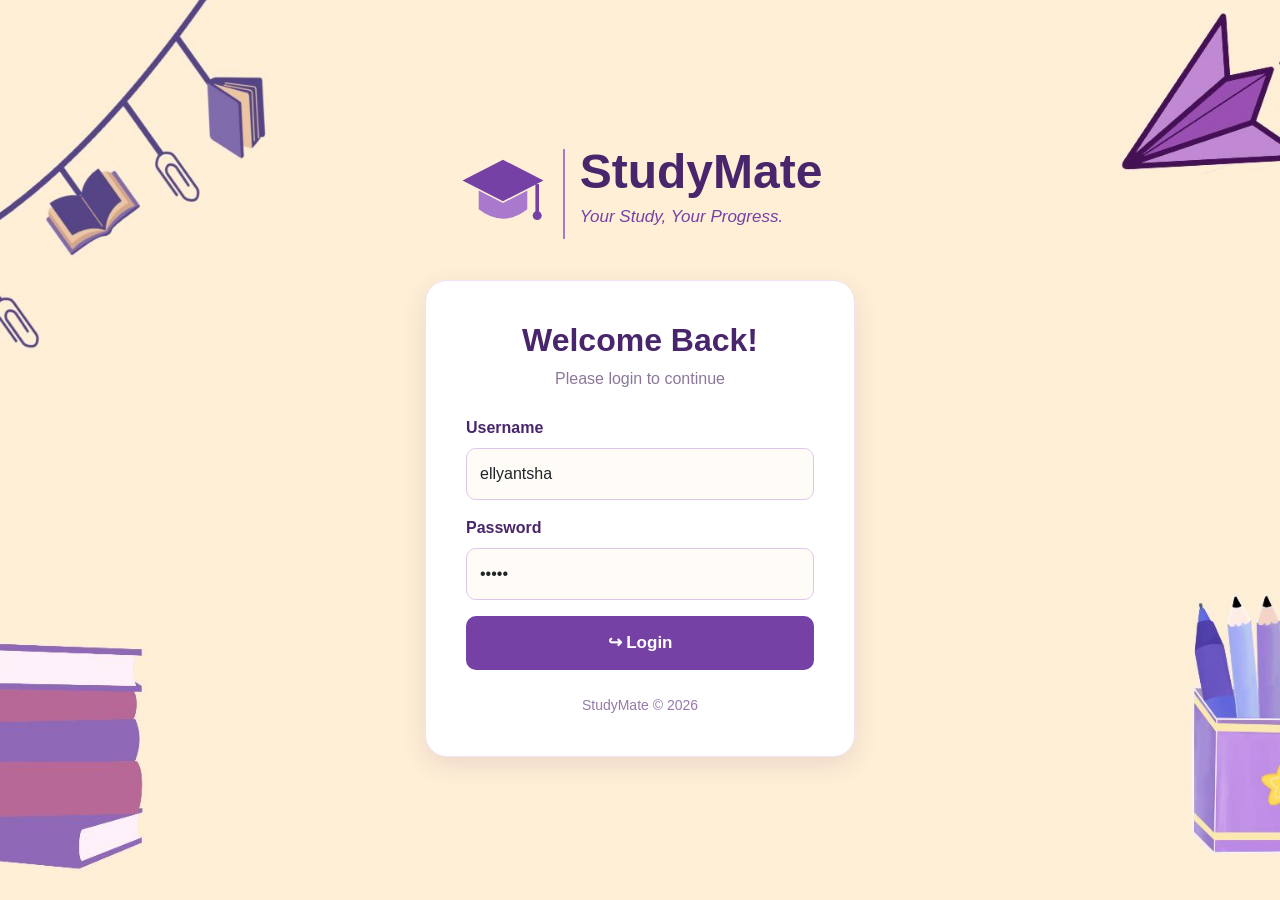
==== index.html @ da278262 "first commit" ====
<!DOCTYPE html>
<html lang="en">

<head>
    <meta charset="UTF-8">
    <meta name="viewport" content="width=device-width, initial-scale=1.0">

    <title>StudyMate - Login</title>

    <!-- Bootstrap 5 -->
    <link href="https://cdn.jsdelivr.net/npm/bootstrap@5.3.3/dist/css/bootstrap.min.css" rel="stylesheet">

    <!-- CSS -->
    <link rel="stylesheet" href="style.css">
</head>

 <body class="login-page"></body>

    <div class="login-container">

        <!-- Logo and Website Name -->
        <div class="brand">

            <div class="brand-row">

                <!-- Graduation Cap Logo -->
                <div class="logo">
                    <svg viewBox="0 0 100 100" width="90" height="90">

                        <path d="M5 35 L50 12 L95 35 L50 58 Z"
                              fill="#7541A5"/>

                        <path d="M23 46 L23 67 Q50 88 77 67 L77 46 L50 60 Z"
                              fill="#A879CC"/>

                        <path d="M88 39 L88 70"
                              stroke="#7541A5" stroke-width="4"/>

                        <circle cx="88" cy="74" r="5"
                                fill="#7541A5"/>

                    </svg>
                </div>

                <!-- Website Name -->
                <div class="brand-text">

                    <h1>StudyMate</h1>

                    <p class="slogan">
                        Your Study, Your Progress.
                    </p>

                </div>

            </div>

        </div>


        <!-- Login Form -->
        <div class="login-box">

            <h2>Welcome Back!</h2>

            <p class="subtitle">
                Please login to continue
            </p>

            <form id="loginForm">

                <!-- Username -->
                <div class="mb-3 text-start">

                    <label class="form-label">
                        Username
                    </label>

                    <input type="text"
                        id="username"
                        class="form-control"
                        placeholder="Enter your username"
                        value="ellyantsha"
                        required>

                </div>


                <!-- Password -->
                <div class="mb-3 text-start">

                    <label class="form-label">
                        Password
                    </label>

                    <input type="password"
                        id="password"
                        class="form-control"
                        placeholder="Enter your password"
                        value="12345"
                        required>

                </div>


                <!-- Error Message -->
                <p id="errorMessage" class="text-danger"></p>


                <!-- Login Button -->
                <button type="submit" class="btn login-btn w-100">

                    ↪ Login

                </button>

            </form>


            <!-- Footer -->
            <div class="footer">

                StudyMate © 2026

            </div>

        </div>

    </div>


    <!-- Login Function -->
    <script>

        document.getElementById("loginForm").addEventListener("submit", function(event) {

            event.preventDefault();

            let username = document.getElementById("username").value;

            let password = document.getElementById("password").value;

            let errorMessage = document.getElementById("errorMessage");


            if (username === "ellyantsha" && password === "12345") {

                window.location.href = "dashboard.html";

            } else {

                errorMessage.textContent =
                    "Invalid username or password!";

            }

        });

    </script>

</body>
</html>
---- style.css ----
/* GENERAL */
* {
    margin: 0;
    padding: 0;
    box-sizing: border-box;
}


/* General Background */
body {
    font-family: Arial, sans-serif;
    min-height: 100vh;
    background-color: #FFF8EC;
}

/* Login Page Background */
.login-page {
    background-image: url("bg.jpg");
    background-size: cover;
    background-position: center;
    background-repeat: no-repeat;
    background-attachment: fixed;
}

/* Dashboard Background */
.dashboard-page {
    background-color: #FFF8EC;
    background-image: none;
}

/* MAIN CONTAINER */
.login-container {
    min-height: 100vh;
    display: flex;
    flex-direction: column;
    justify-content: center;
    align-items: center;
    padding: 30px 20px;
}

/* BRAND SECTION */
.brand {
    margin-bottom: 35px;
}

.brand-row {
    display: flex;
    align-items: center;
    justify-content: center;
    gap: 15px;
}

.logo {
    display: flex;
    align-items: center;
    border-right: 2px solid #A879CC;
    padding-right: 15px;
}

.brand-text h1 {
    font-size: 48px;
    font-weight: bold;
    color: #49256C;
    margin: 0;
}

.slogan {
    color: #7541A5;
    font-size: 17px;
    font-style: italic;
    margin-top: 3px;
}

/* LOGIN BOX */
.login-box {
    background-color: #FFFFFF;
    width: 100%;
    max-width: 430px;
    padding: 40px;
    border-radius: 22px;
    text-align: center;
    box-shadow: 0 8px 25px rgba(91, 52, 120, 0.12);
    border: 1px solid #F0E4F4;
}

.login-box h2 {
    color: #49256C;
    font-weight: bold;
    margin-bottom: 8px;
}

.subtitle {
    color: #8B7899;
    margin-bottom: 25px;
}

/* INPUT */
.form-label {
    color: #49256C;
    font-weight: 600;
}

.form-control {
    padding: 13px;
    border: 1.5px solid #DCC7E8;
    border-radius: 10px;
    background-color: #FFFCF7;
}

.form-control:focus {
    border-color: #9364B5;
    box-shadow: 0 0 5px rgba(147, 100, 181, 0.25);
}

/* LOGIN BUTTON */
.login-btn {
    background-color: #7541A5;
    color: white;
    padding: 13px;
    border-radius: 10px;
    font-weight: bold;
    font-size: 17px;
    transition: 0.3s;
}

.login-btn:hover {
    background-color: #49256C;
    color: white;
}

/* ERROR MESSAGE */
#errorMessage {
    font-size: 14px;
}

/* FOOTER */
.footer {
    color: #9679AA;
    font-size: 14px;
    margin-top: 25px;
}

/* MOBILE RESPONSIVE */
@media (max-width: 576px) {

    .brand-row {
        gap: 10px;
    }

    .logo svg {
        width: 65px;
        height: 65px;
    }

    .logo {
        padding-right: 10px;
    }

    .brand-text h1 {
        font-size: 34px;
    }

    .slogan {
        font-size: 12px;
    }

    .login-box {
        padding: 30px 22px;
    }
}



/* =====================================
   STUDYMATE - CUTE PASTEL DASHBOARD
===================================== */

.dashboard-page {
    background: #FFF8EC;
    color: #49256C;
    font-family: 'Poppins', Arial, sans-serif;
    min-height: 100vh;
}

/* NAVIGATION BAR */

.dashboard-page .navbar {
    background: #FFFFFF;
    padding: 15px 0;
    box-shadow: 0 4px 20px rgba(73, 37, 108, 0.07);
    position: sticky;
    top: 0;
    z-index: 1000;
}

.brand-name {
    color: #49256C;
    font-size: 25px;
    font-weight: 800;
}

.brand-icon {
    font-size: 25px;
}

.dashboard-page .nav-link {
    color: #806394;
    font-size: 13px;
    font-weight: 600;
    padding: 10px 15px !important;
    border-radius: 15px;
    transition: 0.3s;
}

.dashboard-page .nav-link:hover,
.dashboard-page .nav-link.active {
    color: #7541A5;
    background: #F4E8FC;
}

/* ADMIN PROFILE */

.admin-profile {
    display: flex;
    align-items: center;
    gap: 10px;
    padding: 6px 12px;
    background: #F8F0FC;
    border-radius: 18px;
}

.admin-profile img {
    width: 42px;
    height: 42px;
    object-fit: cover;
    border-radius: 50%;
    border: 3px solid #DCC2F0;
}

.profile-info h6 {
    color: #49256C;
    font-size: 13px;
    font-weight: 700;
    margin: 0;
}

.profile-info span {
    color: #A879CC;
    font-size: 11px;
}

.logout-button {
    text-decoration: none;
    color: #C36B87;
    background: #FFF0F3;
    padding: 10px 17px;
    border-radius: 15px;
    font-size: 12px;
    font-weight: 600;
    margin-left: 15px;
}

/* MAIN DASHBOARD */

.dashboard-container {
    padding-top: 10px;
    padding-bottom: 30px;
    max-width: 1500px;
    margin: auto;
}

/* WELCOME SECTION */

.welcome-section {
    display: flex;
    justify-content: space-between;
    align-items: center;
    background: linear-gradient(120deg, #F2E5FC, #FFF0F3);
    padding: 5px 10px;
    border-radius: 20px;
    margin-bottom: 30px;
    overflow: hidden;
}

.welcome-label {
    color: #A879CC;
    font-size: 11px;
    font-weight: 700;
    letter-spacing: 2px;
}

.welcome-text h1 {
    font-size: 38px;
    font-weight: 800;
    color: #49256C;
    margin: 13px 0;
}

.welcome-text h1 span {
    color: #C68BD9;
}

.welcome-text p {
    color: #8E77A0;
    font-size: 13px;
    line-height: 1.9;
}

.motivation-tag {
    display: inline-block;
    background: #FFFFFF;
    color: #8956AE;
    padding: 10px 18px;
    border-radius: 20px;
    font-size: 12px;
    font-weight: 600;
    margin-top: 10px;
}

.welcome-decoration {
    display: flex;
    align-items: center;
    gap: 18px;
}

.decoration-star {
    color: #B58AD4;
    font-size: 50px;
}

.decoration-heart {
    color: #D78CB5;
    font-size: 55px;
}

.decoration-flower {
    font-size: 55px;
}

.decoration-sparkle {
    color: #A879CC;
    font-size: 35px;
}

/* SECTION HEADING */

.section-heading {
    display: flex;
    align-items: center;
    justify-content: space-between;
    margin-bottom: 20px;
}

.section-heading h2 {
    font-size: 21px;
    font-weight: 700;
    color: #49256C;
    margin-bottom: 5px;
}

.section-heading p {
    color: #A08BAF;
    font-size: 12px;
}

.heading-decoration {
    font-size: 30px;
    color: #C68BD9;
}

/* SUMMARY CARDS */

.summary-section {
    margin-bottom: 35px;
}

.summary-card {
    height: 100%;
    min-height: 165px;
    padding: 25px;
    border-radius: 23px;
    position: relative;
    overflow: hidden;
    transition: 0.3s ease;
}

.summary-card:hover {
    transform: translateY(-6px);
}

.total-card {
    background: #F0E5FB;
}

.completed-card {
    background: #FCEAF1;
}

.pending-card {
    background: #FFF0D9;
}

.summary-top {
    display: flex;
    align-items: center;
    gap: 12px;
}

.summary-icon {
    width: 42px;
    height: 42px;
    background: rgba(255,255,255,0.75);
    border-radius: 14px;
    display: flex;
    align-items: center;
    justify-content: center;
    font-size: 20px;
}

.summary-label {
    color: #85669C;
    font-size: 11px;
    font-weight: 700;
    letter-spacing: 1px;
}

.summary-card h2 {
    font-size: 37px;
    font-weight: 800;
    color: #49256C;
    margin: 12px 0 2px;
}

.summary-card p {
    font-size: 12px;
    color: #987FA9;
}

.card-decoration {
    position: absolute;
    right: 20px;
    bottom: 15px;
    color: rgba(117, 65, 165, 0.18);
    font-size: 35px;
}

/* CONTENT CARDS */

.content-section {
    margin-bottom: 30px;
}

.content-card {
    height: 100%;
    background: #FFFFFF;
    padding: 28px;
    border-radius: 24px;
    box-shadow: 0 8px 25px rgba(73, 37, 108, 0.06);
}

.card-heading {
    display: flex;
    justify-content: space-between;
    align-items: center;
    margin-bottom: 20px;
}

.card-heading h3 {
    font-size: 17px;
    font-weight: 700;
    color: #49256C;
    margin-bottom: 6px;
}

.card-heading p {
    font-size: 11px;
    color: #A08BAF;
}

.cute-icon {
    font-size: 27px;
}

/* CHART */

.chart-container {
    width: 100%;
    height: 220px;
    position: relative;
}

.chart-legend {
    display: flex;
    justify-content: center;
    gap: 25px;
    margin-top: 20px;
}

.chart-legend div {
    display: flex;
    align-items: center;
    gap: 8px;
    font-size: 11px;
    color: #806394;
    font-weight: 600;
}

.legend-dot {
    width: 10px;
    height: 10px;
    border-radius: 50%;
}

.completed-dot {
    background: #A879CC;
}

.pending-dot {
    background: #F4C9DA;
}

.progress-message {
    background: #F8F0FC;
    color: #8956AE;
    text-align: center;
    padding: 12px;
    border-radius: 15px;
    font-size: 11px;
    font-weight: 600;
    margin-top: 22px;
}

/* UPCOMING ASSIGNMENTS */

.assignment-item {
    display: flex;
    align-items: center;
    gap: 13px;
    padding: 17px 0;
    border-bottom: 1px solid #F2EAF6;
}

.assignment-icon {
    width: 43px;
    height: 43px;
    flex-shrink: 0;
    display: flex;
    justify-content: center;
    align-items: center;
    border-radius: 14px;
    font-size: 19px;
}

.purple-icon {
    background: #F0E5FB;
}

.pink-icon {
    background: #FCEAF1;
}

.yellow-icon {
    background: #FFF0D9;
}

.assignment-details {
    flex: 1;
    min-width: 0;
}

.assignment-details h5 {
    font-size: 12px;
    font-weight: 700;
    color: #49256C;
    margin-bottom: 5px;
}

.assignment-details p {
    font-size: 10px;
    color: #A08BAF;
    margin: 0;
}

.assignment-date {
    text-align: right;
    flex-shrink: 0;
}

.assignment-date span {
    display: block;
    background: #F8F0FC;
    color: #8956AE;
    padding: 7px 10px;
    border-radius: 10px;
    font-size: 10px;
    font-weight: 700;
}

.assignment-date small {
    color: #A08BAF;
    font-size: 9px;
}

.view-tasks-link {
    display: inline-block;
    color: #8956AE;
    text-decoration: none;
    font-size: 12px;
    font-weight: 700;
    margin-top: 20px;
}

/* MOTIVATION MESSAGE */

.bottom-message {
    display: flex;
    align-items: center;
    gap: 18px;
    background: linear-gradient(120deg, #FFF0F3, #F4E8FC);
    padding: 22px 28px;
    border-radius: 22px;
    margin-bottom: 25px;
}

.bottom-message > span {
    font-size: 30px;
}

.bottom-message h4 {
    font-size: 14px;
    color: #49256C;
    font-weight: 700;
    margin-bottom: 5px;
}

.bottom-message p {
    color: #987FA9;
    font-size: 11px;
    margin: 0;
    line-height: 1.7;
}

.bottom-heart {
    margin-left: auto;
}

/* FOOTER */

.dashboard-footer {
    text-align: center;
    padding: 18px 10px;
    border-top: 1px solid #EDE2F3;
}

.dashboard-footer p {
    color: #806394;
    font-size: 11px;
    margin-bottom: 5px;
}

.dashboard-footer span {
    color: #B19CC0;
    font-size: 10px;
}

/* RESPONSIVE */

@media (max-width: 991px) {
    .dashboard-page .navbar-nav {
        margin-top: 15px;
        align-items: flex-start !important;
    }

    .admin-profile {
        width: fit-content;
        margin-top: 12px;
    }

    .logout-button {
        display: inline-block;
        margin: 12px 0 0;
    }
}

@media (max-width: 768px) {
    .dashboard-container {
        padding-top: 22px;
    }

    .welcome-section {
        padding: 27px 22px;
        border-radius: 22px;
    }

    .welcome-text h1 {
        font-size: 27px;
    }

    .welcome-text p {
        font-size: 11px;
    }

    .welcome-decoration {
        display: none;
    }

    .section-heading h2 {
        font-size: 18px;
    }

    .summary-card {
        min-height: 145px;
    }

    .content-card {
        padding: 22px 18px;
    }

    .bottom-message {
        padding: 18px;
        gap: 12px;
    }

    .bottom-message > span {
        font-size: 23px;
    }

    .bottom-heart {
        display: none;
    }
}

@media (max-width: 480px) {
    .brand-name {
        font-size: 22px;
    }

    .welcome-text h1 {
        font-size: 24px;
    }

    .welcome-label {
        font-size: 9px;
    }

    .assignment-item {
        gap: 9px;
    }

    .assignment-details h5 {
        font-size: 11px;
    }

    .assignment-details p {
        font-size: 9px;
    }
}

/* ===== RESPONSIVE DESIGN ===== */

@media (max-width: 768px) {

    .dashboard-page h1 {
        font-size: 26px;
    }

    .dashboard-page .container {
        padding-left: 15px;
        padding-right: 15px;
    }

    .dashboard-page .card {
        margin-bottom: 15px;
    }

    .tasks-page .table {
        font-size: 13px;
    }

    .tasks-page .table th,
    .tasks-page .table td {
        padding: 10px;
        white-space: nowrap;
    }

    .tasks-page .navbar {
        padding: 10px 15px;
    }

}

@media (max-width: 480px) {

    .dashboard-page h1 {
        font-size: 22px;
    }

    .dashboard-page .btn {
        width: 100%;
    }

}


/* =================================
   STUDYMATE - CUTE STUDY PLANNER
================================= */

.planner-page {
    font-family: 'Poppins', sans-serif;
    background: #FFF8EC;
    min-height: 100vh;
}

/* NAVBAR */
.planner-navbar {
    background: #FFFFFF;
    padding: 15px 0;
    box-shadow: 0 3px 15px rgba(73, 37, 108, 0.07);
}

.planner-navbar .navbar-brand {
    color: #49256C;
    font-weight: 700;
    font-size: 23px;
}

.planner-navbar .nav-link {
    color: #765D87;
    font-size: 13px;
    font-weight: 500;
    margin-left: 12px;
    transition: 0.3s;
}

.planner-navbar .nav-link:hover,
.planner-navbar .nav-link.active {
    color: #A879CC;
}

/* MAIN CONTAINER */
.planner-container {
    max-width: 1100px;
    padding-top: 40px;
    padding-bottom: 40px;
}

/* PAGE HEADING */
.planner-heading {
    display: flex;
    justify-content: space-between;
    align-items: center;
    margin-bottom: 28px;
}

.planner-small-label {
    color: #A879CC;
    font-size: 11px;
    font-weight: 700;
    letter-spacing: 2px;
}

.planner-heading h1 {
    color: #49256C;
    font-size: 32px;
    font-weight: 700;
    margin: 10px 0;
}

.planner-heading p {
    color: #917F9D;
    font-size: 13px;
}

.planner-decoration {
    font-size: 30px;
    display: flex;
    gap: 12px;
    align-items: center;
}

/* WELCOME CARD */
.planner-welcome {
    background: linear-gradient(110deg, #EDE0F8, #FCE6EF);
    border: 1px solid #EAD7F4;
    border-radius: 20px;
    padding: 20px 25px;
    display: flex;
    align-items: center;
    gap: 18px;
    margin-bottom: 25px;
    position: relative;
    overflow: hidden;
}

.welcome-icon {
    background: #FFFFFF;
    width: 52px;
    height: 52px;
    border-radius: 16px;
    display: flex;
    justify-content: center;
    align-items: center;
    font-size: 25px;
    flex-shrink: 0;
}

.planner-welcome h5 {
    color: #49256C;
    font-weight: 700;
    font-size: 15px;
    margin-bottom: 5px;
}

.planner-welcome p {
    color: #806B8D;
    font-size: 12px;
    margin: 0;
}

.welcome-star {
    margin-left: auto;
    color: #A879CC;
    font-size: 35px;
}

/* FORM AND SCHEDULE CARDS */
.planner-form-card,
.planner-schedule-card {
    background: #FFFFFF;
    border: 1px solid #F0E6F5;
    border-radius: 22px;
    padding: 28px;
    margin-bottom: 25px;
    box-shadow: 0 7px 25px rgba(73, 37, 108, 0.06);
    transition: 0.3s;
}

.planner-form-card:hover,
.planner-schedule-card:hover {
    box-shadow: 0 10px 30px rgba(73, 37, 108, 0.10);
}

/* SECTION HEADING */
.section-heading {
    display: flex;
    align-items: center;
    gap: 14px;
    margin-bottom: 25px;
}

.section-icon {
    width: 48px;
    height: 48px;
    background: #F3E8FC;
    border-radius: 15px;
    display: flex;
    justify-content: center;
    align-items: center;
    font-size: 22px;
}

.section-heading h3 {
    color: #49256C;
    font-size: 18px;
    font-weight: 700;
    margin: 0 0 5px;
}

.section-heading p {
    color: #A18DAE;
    font-size: 12px;
    margin: 0;
}

/* FORM INPUTS */
.planner-form-card label {
    color: #624675;
    font-size: 12px;
    font-weight: 600;
    margin-bottom: 9px;
}

.planner-form-card .form-control {
    background: #FFFCFF;
    border: 1px solid #E9DDF0;
    border-radius: 12px;
    padding: 12px 14px;
    color: #49256C;
    font-size: 13px;
    box-shadow: none;
}

.planner-form-card .form-control:focus {
    border-color: #A879CC;
    box-shadow: 0 0 0 3px rgba(168, 121, 204, 0.13);
    background: #FFFFFF;
}

.planner-form-card .form-control::placeholder {
    color: #BBAEC5;
}

/* ADD BUTTON */
.planner-btn {
    background: linear-gradient(100deg, #7541A5, #A879CC);
    color: #FFFFFF;
    border: none;
    border-radius: 12px;
    padding: 12px 24px;
    font-family: 'Poppins', sans-serif;
    font-size: 13px;
    font-weight: 600;
    margin-top: 8px;
    transition: 0.3s;
    box-shadow: 0 5px 12px rgba(117, 65, 165, 0.20);
}

.planner-btn span {
    font-size: 17px;
    margin-right: 5px;
}

.planner-btn:hover {
    background: #49256C;
    transform: translateY(-2px);
    box-shadow: 0 7px 15px rgba(73, 37, 108, 0.20);
}

/* SCHEDULE TABLE */
.schedule-heading {
    margin-bottom: 20px;
}

.schedule-decoration {
    margin-left: auto;
    font-size: 30px;
    color: #D9B8EA;
}

.planner-table {
    margin-bottom: 0;
    vertical-align: middle;
}

.planner-table thead th {
    background: #F6EFFB;
    color: #684681;
    border: none;
    padding: 15px 12px;
    font-size: 11px;
    font-weight: 700;
    white-space: nowrap;
}

.planner-table thead th:first-child {
    border-radius: 10px 0 0 10px;
}

.planner-table thead th:last-child {
    border-radius: 0 10px 10px 0;
}

.planner-table tbody td {
    color: #765F85;
    border-bottom: 1px solid #F2EAF5;
    padding: 16px 12px;
    font-size: 12px;
}

.planner-table tbody tr:hover {
    background: #FFFAFF;
}

/* EMPTY MESSAGE */
.empty-planner {
    text-align: center;
    padding: 35px 15px;
    color: #9C85AB;
}

.empty-planner div {
    font-size: 38px;
    margin-bottom: 10px;
}

.empty-planner h5 {
    color: #684681;
    font-size: 14px;
    font-weight: 700;
}

.empty-planner p {
    font-size: 12px;
    margin: 0;
}

/* BOTTOM QUOTE */
.planner-quote {
    text-align: center;
    color: #987EAA;
    font-size: 12px;
    font-style: italic;
    padding: 12px;
}

.planner-quote span {
    margin: 0 8px;
    color: #D6A9E7;
}

/* RESPONSIVE */
@media (max-width: 768px) {
    .planner-container {
        padding-top: 25px;
    }

    .planner-heading h1 {
        font-size: 25px;
    }

    .planner-decoration {
        font-size: 22px;
        gap: 5px;
    }

    .planner-form-card,
    .planner-schedule-card {
        padding: 20px 15px;
    }

    .planner-welcome {
        padding: 17px;
    }

    .planner-welcome p {
        line-height: 1.7;
    }
}

/* =====================================
   STUDYMATE - MY TASKS PAGE DESIGN
===================================== */

.tasks-page {
    background: #FFF8EC;
    font-family: 'Poppins', sans-serif;
    color: #49256C;
}

/* Navigation Bar */
.study-navbar {
    background: rgba(255, 255, 255, 0.95);
    box-shadow: 0 4px 18px rgba(73, 37, 108, 0.07);
    border-bottom: 1px solid #F1E5F6;
}

.study-navbar .navbar-brand {
    color: #49256C;
    font-size: 23px;
    letter-spacing: -0.5px;
}

.study-navbar .nav-link {
    color: #766783;
    font-size: 13px;
    margin: 0 7px;
    padding: 9px 13px !important;
    border-radius: 20px;
    transition: 0.3s;
}

.study-navbar .nav-link:hover,
.study-navbar .nav-link.active {
    color: #7541A5;
    background: #F4EAFB;
}

.study-navbar .logout-link:hover {
    color: #D65B85;
    background: #FFF0F4;
}


/* Main Container */
.tasks-container {
    max-width: 1180px;
}


/* Page Heading */
.tasks-heading {
    display: flex;
    justify-content: space-between;
    align-items: center;
    padding: 10px 5px 20px;
}

.heading-label,
.section-label {
    color: #B17BCB;
    font-size: 10px;
    font-weight: 700;
    letter-spacing: 2px;
}

.tasks-heading h1 {
    color: #49256C;
    font-size: 34px;
    margin-top: 8px;
    margin-bottom: 8px;
}

.tasks-heading h1 span {
    color: #E59AB8;
}

.tasks-heading p {
    color: #91849B;
    font-size: 13px;
    margin: 0;
}

.heading-decoration {
    display: flex;
    align-items: center;
    gap: 14px;
    font-size: 30px;
}

.heading-decoration span:nth-child(2) {
    font-size: 42px;
}


/* Reminder Banner */
.study-reminder {
    display: flex;
    align-items: center;
    gap: 15px;
    position: relative;
    overflow: hidden;
    padding: 17px 22px;
    background: linear-gradient(110deg, #F5E8FB, #FFF0F5);
    border: 1px solid #F0DDF7;
    border-radius: 18px;
}

.reminder-icon {
    width: 45px;
    height: 45px;
    min-width: 45px;
    display: flex;
    align-items: center;
    justify-content: center;
    background: white;
    border-radius: 14px;
    font-size: 22px;
}

.study-reminder h6 {
    color: #633B83;
    font-size: 13px;
    font-weight: 700;
    margin-bottom: 4px;
}

.study-reminder p {
    color: #92819D;
    font-size: 11px;
}

.reminder-sparkle {
    position: absolute;
    right: 25px;
    top: 12px;
    color: #D7A8E6;
    font-size: 25px;
}


/* Summary Cards */
.summary-card {
    display: flex;
    align-items: center;
    gap: 15px;
    min-height: 135px;
    padding: 22px;
    border-radius: 20px;
    position: relative;
    overflow: hidden;
    transition: 0.3s ease;
}

.summary-card:hover {
    transform: translateY(-5px);
    box-shadow: 0 12px 25px rgba(73, 37, 108, 0.09);
}

.total-card {
    background: #F0E7FA;
    border: 1px solid #E6D7F4;
}

.pending-card {
    background: #FFF0D9;
    border: 1px solid #F8E4C3;
}

.progress-card {
    background: #FCE8F0;
    border: 1px solid #F5D8E5;
}

.summary-icon {
    width: 53px;
    height: 53px;
    min-width: 53px;
    display: flex;
    align-items: center;
    justify-content: center;
    background: rgba(255, 255, 255, 0.8);
    border-radius: 17px;
    font-size: 25px;
}

.summary-card p {
    color: #897A94;
    font-size: 12px;
    font-weight: 500;
    margin-bottom: 2px;
}

.summary-card h2 {
    font-size: 29px;
    font-weight: 700;
    margin: 0;
}

.total-card h2 {
    color: #7541A5;
}

.pending-card h2 {
    color: #D99A38;
}

.progress-card h2 {
    color: #D46D9A;
}

.summary-card small {
    color: #9B8FA3;
    font-size: 10px;
}

.card-decoration {
    position: absolute;
    right: 17px;
    top: 12px;
    color: rgba(117, 65, 165, 0.2);
    font-size: 25px;
}


/* Search and Filter */
.task-tools {
    display: flex;
    gap: 15px;
}

.search-wrapper,
.filter-wrapper {
    display: flex;
    align-items: center;
    gap: 10px;
    background: white;
    border: 1px solid #EDE2F2;
    border-radius: 14px;
    padding: 5px 14px;
    box-shadow: 0 3px 12px rgba(73, 37, 108, 0.04);
}

.search-wrapper {
    flex: 7;
}

.filter-wrapper {
    flex: 5;
}

.search-wrapper > span,
.filter-wrapper > span {
    font-size: 16px;
}

.search-wrapper .form-control,
.filter-wrapper .form-select {
    border: none;
    box-shadow: none;
    color: #624B73;
    font-size: 12px;
    background-color: transparent;
    padding: 10px 5px;
}

.search-wrapper .form-control::placeholder {
    color: #B4A9BC;
}

.filter-wrapper .form-select {
    cursor: pointer;
}


/* Assignment Card */
.assignment-card {
    background: white;
    border: 1px solid #F0E7F3;
    border-radius: 22px;
    padding: 25px;
    box-shadow: 0 7px 25px rgba(73, 37, 108, 0.06);
}

.assignment-header {
    display: flex;
    justify-content: space-between;
    align-items: center;
    gap: 15px;
    margin-bottom: 22px;
}

.assignment-header h4 {
    color: #49256C;
    font-size: 21px;
    font-weight: 700;
    margin-top: 7px;
    margin-bottom: 5px;
}

.assignment-header h4 span {
    color: #E59AB8;
}

.assignment-header p {
    color: #A195AA;
    font-size: 11px;
    margin-bottom: 0;
}


/* Add Task Button */
.add-task-btn {
    background: #7541A5;
    color: white;
    border: none;
    padding: 11px 20px;
    border-radius: 13px;
    font-size: 12px;
    font-weight: 600;
    box-shadow: 0 5px 12px rgba(117, 65, 165, 0.2);
    transition: 0.3s;
}

.add-task-btn span {
    font-size: 17px;
    margin-right: 4px;
}

.add-task-btn:hover {
    background: #49256C;
    color: white;
    transform: translateY(-2px);
}


/* Assignment Table */
.task-table {
    margin-bottom: 0;
    color: #65566F;
}

.task-table thead th {
    background: #F8F2FB;
    color: #76548D;
    font-size: 11px;
    font-weight: 700;
    padding: 15px 13px;
    border: none;
    white-space: nowrap;
}

.task-table thead th:first-child {
    border-radius: 10px 0 0 10px;
}

.task-table thead th:last-child {
    border-radius: 0 10px 10px 0;
}

.task-table tbody td {
    color: #75677F;
    font-size: 11px;
    padding: 17px 13px;
    border-bottom: 1px solid #F3EDF5;
    vertical-align: middle;
}

.task-table tbody tr {
    transition: 0.2s;
}

.task-table tbody tr:hover {
    background: #FFFAFD;
}

.task-table tbody tr:last-child td {
    border-bottom: none;
}


/* Table Buttons */
.task-table .btn {
    font-size: 10px;
    border-radius: 8px;
    padding: 6px 10px;
    margin: 2px;
}


/* Table Status Badges */
.task-table .badge {
    padding: 7px 10px;
    border-radius: 20px;
    font-size: 9px;
    font-weight: 600;
}


/* Small Reminder Under Table */
.table-note {
    display: flex;
    align-items: center;
    gap: 9px;
    background: #FFF8EC;
    border-radius: 12px;
    padding: 12px 15px;
    margin-top: 18px;
}

.table-note span {
    font-size: 18px;
}

.table-note p {
    color: #A08FA9;
    font-size: 10px;
}


/* Add/Edit Modal */
.task-modal {
    border: none;
    border-radius: 22px;
    overflow: hidden;
    box-shadow: 0 15px 40px rgba(73, 37, 108, 0.15);
}

.task-modal-header {
    background: linear-gradient(120deg, #F1E5FA, #FCEAF1);
    border-bottom: 1px solid #F0E1F3;
    padding: 24px;
}

.modal-decoration {
    color: #B17BCB;
    font-size: 9px;
    font-weight: 700;
    letter-spacing: 2px;
}

.task-modal .modal-title {
    color: #49256C;
    font-size: 21px;
    margin-top: 7px;
}

.task-modal-header p {
    color: #9987A3;
    font-size: 10px;
    margin-top: 5px;
}

.task-modal .modal-body {
    padding: 25px;
    background: #FFFDFF;
}

.task-modal .form-label {
    color: #684781;
    font-size: 12px;
    font-weight: 600;
    margin-bottom: 8px;
}

.task-modal .form-control,
.task-modal .form-select {
    background-color: #FFFAFD;
    border: 1px solid #EADDED;
    border-radius: 11px;
    padding: 11px 13px;
    color: #624B73;
    font-size: 12px;
    box-shadow: none;
}

.task-modal .form-control:focus,
.task-modal .form-select:focus {
    border-color: #B78BD0;
    box-shadow: 0 0 0 3px rgba(183, 139, 208, 0.15);
}

.task-modal .form-control::placeholder {
    color: #B7AABB;
}


/* Save Button */
.save-task-btn {
    background: #7541A5;
    color: white;
    border: none;
    padding: 12px;
    border-radius: 12px;
    font-size: 13px;
    font-weight: 600;
    transition: 0.3s;
}

.save-task-btn:hover {
    background: #49256C;
    color: white;
    transform: translateY(-2px);
}


/* Footer */
.tasks-footer {
    margin-top: 25px;
    border-top: 1px solid #F0E5F2;
    background: rgba(255, 255, 255, 0.45);
}

.tasks-footer p {
    color: #8B6BA0;
    font-size: 11px;
    font-weight: 600;
}

.tasks-footer small {
    color: #B0A3B7;
    font-size: 10px;
}


/* Responsive Design */
@media (max-width: 768px) {

    .tasks-heading {
        align-items: flex-start;
    }

    .heading-decoration {
        gap: 5px;
        font-size: 22px;
    }

    .heading-decoration span:nth-child(2) {
        font-size: 30px;
    }

    .tasks-heading h1 {
        font-size: 28px;
    }

    .task-tools {
        flex-direction: column;
    }

    .assignment-card {
        padding: 17px;
    }

    .assignment-header {
        align-items: flex-start;
        flex-direction: column;
    }

    .add-task-btn {
        width: 100%;
    }

    .summary-card {
        min-height: 115px;
    }

    .study-reminder {
        padding: 14px;
    }

    .reminder-sparkle {
        display: none;
    }
}

@media (max-width: 480px) {

    .heading-decoration {
        display: none;
    }

    .tasks-heading h1 {
        font-size: 26px;
    }

    .assignment-header h4 {
        font-size: 18px;
    }

    .task-modal .modal-body {
        padding: 20px;
    }
}

/* ==========================================
   COMPLETED TASKS PAGE - STUDYMATE
   Special CSS: Does not affect Dashboard
========================================== */

/* Main page */
.completed-page {
    font-family: 'Poppins', sans-serif;
}

/* Navigation */
.completed-page .navbar-brand {
    color: #49256C;
}

.completed-page .navbar-nav .nav-link {
    color: #5F526B;
    transition: 0.3s ease;
}

.completed-page .navbar-nav .nav-link:hover,
.completed-page .navbar-nav .nav-link.active {
    color: #49256C;
}

/* Main container */
.completed-page .ct-container {
    padding-top: 45px;
    padding-bottom: 55px;
}

/* Welcome section */
.completed-page .ct-welcome {
    background: linear-gradient(120deg, #F7EAFB, #FFF1F5, #FFF8EC);
    border-radius: 25px;
    padding: 35px 40px;
    margin-bottom: 35px;
    display: flex;
    justify-content: space-between;
    align-items: center;
    position: relative;
    overflow: hidden;
    border: 1px solid #F1DDF5;
}

.completed-page .ct-small-label {
    color: #A879CC;
    font-size: 11px;
    font-weight: 700;
    letter-spacing: 1.5px;
}

.completed-page .ct-welcome h1 {
    color: #49256C;
    font-size: 32px;
    font-weight: 700;
    margin-top: 10px;
    margin-bottom: 10px;
}

.completed-page .ct-welcome h1 span {
    color: #D58DB9;
}

.completed-page .ct-welcome p {
    color: #786B80;
    font-size: 14px;
    margin-bottom: 0;
    line-height: 1.8;
}

.completed-page .ct-welcome-decoration {
    display: flex;
    align-items: center;
    gap: 12px;
    font-size: 35px;
    padding-right: 15px;
}

.completed-page .ct-welcome-decoration span:nth-child(2) {
    font-size: 23px;
    align-self: flex-start;
    margin-top: -20px;
}

.completed-page .ct-welcome-decoration span:nth-child(3) {
    font-size: 27px;
    align-self: flex-end;
    margin-bottom: -15px;
}


/* Summary section */
.completed-page .ct-summary-section {
    margin-bottom: 35px;
}

.completed-page .ct-section-heading {
    margin-bottom: 18px;
}

.completed-page .ct-section-heading h4 {
    color: #49256C;
    font-size: 20px;
    font-weight: 700;
    margin-bottom: 5px;
}

.completed-page .ct-section-heading p {
    color: #918497;
    font-size: 13px;
    margin-bottom: 0;
}


/* Summary cards */
.completed-page .ct-summary-card {
    min-height: 190px;
    padding: 23px;
    border-radius: 22px;
    position: relative;
    overflow: hidden;
    transition: transform 0.3s ease, box-shadow 0.3s ease;
}

.completed-page .ct-summary-card:hover {
    transform: translateY(-5px);
    box-shadow: 0 12px 25px rgba(73, 37, 108, 0.10);
}

.completed-page .ct-purple-card {
    background: #F3E8FA;
    border: 1px solid #E8D5F3;
}

.completed-page .ct-green-card {
    background: #EAF5EC;
    border: 1px solid #D5EBD9;
}

.completed-page .ct-pink-card {
    background: #FCEAF1;
    border: 1px solid #F4D5E2;
}

.completed-page .ct-card-top {
    display: flex;
    justify-content: space-between;
    align-items: center;
    margin-bottom: 15px;
}

.completed-page .ct-icon-circle {
    width: 43px;
    height: 43px;
    border-radius: 15px;
    background: rgba(255, 255, 255, 0.75);
    display: flex;
    align-items: center;
    justify-content: center;
    font-size: 21px;
}

.completed-page .ct-card-decoration {
    color: rgba(73, 37, 108, 0.25);
    font-size: 23px;
}

.completed-page .ct-summary-card p {
    color: #75677F;
    font-size: 13px;
    font-weight: 600;
    margin-bottom: 3px;
}

.completed-page .ct-summary-card h2 {
    color: #49256C;
    font-size: 31px;
    font-weight: 700;
    margin-bottom: 3px;
}

.completed-page .ct-green-card h2 {
    color: #388653;
}

.completed-page .ct-pink-card h2 {
    color: #D94F78;
}

.completed-page .ct-summary-card small {
    color: #8C7E93;
    font-size: 11px;
}


/* Achievement card */
.completed-page .ct-achievement-card {
    background: #FFFFFF;
    border-radius: 23px;
    padding: 28px;
    border: 1px solid #F0E8F3;
    box-shadow: 0 8px 25px rgba(73, 37, 108, 0.06);
}

.completed-page .ct-achievement-heading {
    display: flex;
    justify-content: space-between;
    align-items: center;
    margin-bottom: 25px;
}

.completed-page .ct-achievement-heading h4 {
    color: #49256C;
    font-size: 20px;
    font-weight: 700;
    margin-top: 7px;
    margin-bottom: 6px;
}

.completed-page .ct-achievement-heading p {
    color: #918497;
    font-size: 13px;
    margin-bottom: 0;
}

.completed-page .ct-trophy-decoration {
    width: 55px;
    height: 55px;
    border-radius: 18px;
    background: #FFF1D9;
    display: flex;
    align-items: center;
    justify-content: center;
    font-size: 28px;
}


/* Table */
.completed-page .ct-table-wrapper {
    border-radius: 15px;
    border: 1px solid #F0E8F3;
    overflow: hidden;
}

.completed-page .ct-table {
    margin-bottom: 0;
    min-width: 650px;
}

.completed-page .ct-table thead th {
    background: #F5ECFA;
    color: #49256C;
    font-size: 12px;
    font-weight: 700;
    padding: 17px 18px;
    border-bottom: 1px solid #EADCF1;
    white-space: nowrap;
}

.completed-page .ct-table tbody td {
    color: #6F6278;
    font-size: 13px;
    padding: 17px 18px;
    border-bottom: 1px solid #F3EDF5;
    vertical-align: middle;
}

.completed-page .ct-table tbody tr:last-child td {
    border-bottom: none;
}

.completed-page .ct-table tbody tr {
    transition: background 0.2s ease;
}

.completed-page .ct-table tbody tr:hover {
    background: #FFFAFD;
}

/* Status badges generated by script.js */
.completed-page .ct-table .badge {
    padding: 8px 12px;
    border-radius: 20px;
    font-size: 10px;
    font-weight: 600;
}


/* Bottom note */
.completed-page .ct-bottom-note {
    display: flex;
    align-items: center;
    gap: 10px;
    background: #FFF8EC;
    border: 1px dashed #EBD8B9;
    border-radius: 14px;
    padding: 13px 16px;
    margin-top: 22px;
}

.completed-page .ct-bottom-note span {
    font-size: 19px;
}

.completed-page .ct-bottom-note p {
    color: #8B7890;
    font-size: 11px;
    margin-bottom: 0;
}


/* Footer */
.completed-page .ct-footer {
    text-align: center;
    padding: 20px 15px;
}

.completed-page .ct-footer p {
    color: #918497;
    font-size: 12px;
    margin-bottom: 0;
}


/* Responsive design */
@media (max-width: 768px) {

    .completed-page .ct-container {
        padding-top: 25px;
        padding-bottom: 35px;
    }

    .completed-page .ct-welcome {
        padding: 25px 22px;
    }

    .completed-page .ct-welcome h1 {
        font-size: 25px;
    }

    .completed-page .ct-welcome-decoration {
        font-size: 25px;
        gap: 5px;
    }

    .completed-page .ct-summary-card {
        min-height: 170px;
    }

    .completed-page .ct-achievement-card {
        padding: 20px 15px;
    }

    .completed-page .ct-achievement-heading h4 {
        font-size: 18px;
    }

    .completed-page .ct-trophy-decoration {
        width: 45px;
        height: 45px;
        font-size: 23px;
    }
}

@media (max-width: 480px) {

    .completed-page .ct-welcome-decoration {
        display: none;
    }

    .completed-page .ct-welcome h1 {
        font-size: 23px;
    }

    .completed-page .ct-achievement-heading p {
        font-size: 11px;
    }

    .completed-page .ct-bottom-note p {
        line-height: 1.6;
    }
}



/* ==================================
   DASHBOARD - TWO CHARTS
================================== */

.chart-container {
    position: relative;
    width: 100%;
    height: 280px;
}

.chart-card {
    height: 100%;
}

@media (max-width: 991px) {

    .chart-container {
        height: 260px;
    }

}


/* ==================================
   DARK MODE BUTTON
================================== */

.theme-toggle {
    width: 43px;
    height: 43px;
    border: 1px solid #E5D6F0;
    border-radius: 50%;
    background-color: #FFF8EC;
    color: #49256C;
    font-size: 20px;
    cursor: pointer;
    margin-right: 15px;
    transition: 0.3s ease;
}

.theme-toggle:hover {
    transform: rotate(15deg);
    background-color: #F4C9DA;
}


/* ==================================
   DARK MODE - MAIN BACKGROUND
================================== */

body.dark-mode {
    background-color: #191523 !important;
    color: #F5EDF9 !important;
}


/* NAVBAR */

body.dark-mode .navbar {
    background-color: #251C32 !important;
}

body.dark-mode .navbar-brand,
body.dark-mode .nav-link {
    color: #F5EDF9 !important;
}

body.dark-mode .nav-link.active {
    color: #D9B8F2 !important;
}

body.dark-mode .navbar-toggler {
    background-color: #F5EDF9;
}


/* WELCOME SECTION */

body.dark-mode .welcome-section {
    background-color: #30243E !important;
    color: #F5EDF9 !important;
}

body.dark-mode .welcome-section h1,
body.dark-mode .welcome-section p {
    color: #F5EDF9 !important;
}


/* SECTION HEADINGS */

body.dark-mode .section-heading h2,
body.dark-mode .section-heading p {
    color: #F5EDF9 !important;
}


/* SUMMARY CARDS */

body.dark-mode .summary-card {
    background-color: #30243E !important;
    color: #F5EDF9 !important;
}

body.dark-mode .summary-card h2,
body.dark-mode .summary-card p,
body.dark-mode .summary-label {
    color: #F5EDF9 !important;
}


/* CONTENT CARDS */

body.dark-mode .content-card,
body.dark-mode .card {
    background-color: #30243E !important;
    color: #F5EDF9 !important;
    border-color: #49375B !important;
}

body.dark-mode .card-heading h3,
body.dark-mode .card-heading p,
body.dark-mode .content-card h3,
body.dark-mode .content-card p {
    color: #F5EDF9 !important;
}


/* TABLES */

body.dark-mode table {
    color: #F5EDF9 !important;
}

body.dark-mode .table {
    --bs-table-bg: #30243E;
    --bs-table-color: #F5EDF9;
    --bs-table-border-color: #49375B;
}

body.dark-mode .table th {
    background-color: #49375B !important;
    color: #FFFFFF !important;
}


/* FORM INPUTS */

body.dark-mode .form-control,
body.dark-mode .form-select {
    background-color: #251C32 !important;
    color: #F5EDF9 !important;
    border-color: #665079 !important;
}

body.dark-mode .form-control::placeholder {
    color: #C5B5D1 !important;
}


/* TEXT AND LINKS */

body.dark-mode .text-muted {
    color: #C5B5D1 !important;
}

body.dark-mode .view-tasks-link {
    color: #D9B8F2 !important;
}


/* PLANNER AND FOOTER */

body.dark-mode .bottom-message {
    background-color: #30243E !important;
    color: #F5EDF9 !important;
}

body.dark-mode .dashboard-footer {
    color: #C5B5D1 !important;
}


/* TOGGLE BUTTON IN DARK MODE */

body.dark-mode .theme-toggle {
    background-color: #49375B;
    border-color: #80649A;
}

body.dark-mode .theme-toggle:hover {
    background-color: #604776;
}


/* MODAL */

body.dark-mode .modal-content {
    background-color: #30243E;
    color: #F5EDF9;
    border-color: #49375B;
}

body.dark-mode .modal-header,
body.dark-mode .modal-footer {
    border-color: #49375B;
}

body.dark-mode .btn-close {
    filter: invert(1);
}



/* NAVBAR BUTTON SPACING */
.theme-toggle {
    width: 43px;
    height: 43px;
    border: 1px solid #E5D6F0;
    border-radius: 50%;
    background-color: #FFF8EC;
    font-size: 20px;
    cursor: pointer;
    display: flex;
    align-items: center;
    justify-content: center;
    transition: 0.3s ease;
}

.theme-toggle:hover {
    transform: rotate(15deg);
    background-color: #F4C9DA;
}

.logout-button {
    display: inline-block;
    padding: 10px 18px;
    border-radius: 20px;
    text-decoration: none;
}

/* Mobile spacing */
@media (max-width: 991px) {
    .theme-toggle {
        margin-top: 10px;
        margin-bottom: 10px;
    }
}



/* =================================
   STUDYMATE NAVBAR BUTTONS
================================= */

.theme-toggle {
    width: 43px;
    height: 43px;
    border: 1px solid #E5D6F0;
    border-radius: 50%;
    background-color: #FFF8EC;
    color: #49256C;
    font-size: 20px;
    cursor: pointer;

    display: flex;
    align-items: center;
    justify-content: center;

    transition: 0.3s ease;
}

.theme-toggle:hover {
    transform: rotate(15deg);
    background-color: #F4C9DA;
}

/* Navbar spacing */
.study-navbar .navbar-nav {
    gap: 8px;
}

.study-navbar .logout-link {
    padding: 9px 18px;
    border-radius: 20px;
}

/* Dark mode button appearance */
body.dark-mode .theme-toggle {
    background-color: #49375B;
    border-color: #80649A;
    color: #FFFFFF;
}

body.dark-mode .theme-toggle:hover {
    background-color: #604776;
}

/* Mobile navbar */
@media (max-width: 991px) {

    .study-navbar .navbar-nav {
        align-items: flex-start !important;
        padding-top: 12px;
        gap: 5px;
    }

    .study-navbar .theme-toggle {
        margin-top: 8px;
        margin-bottom: 8px;
    }

}
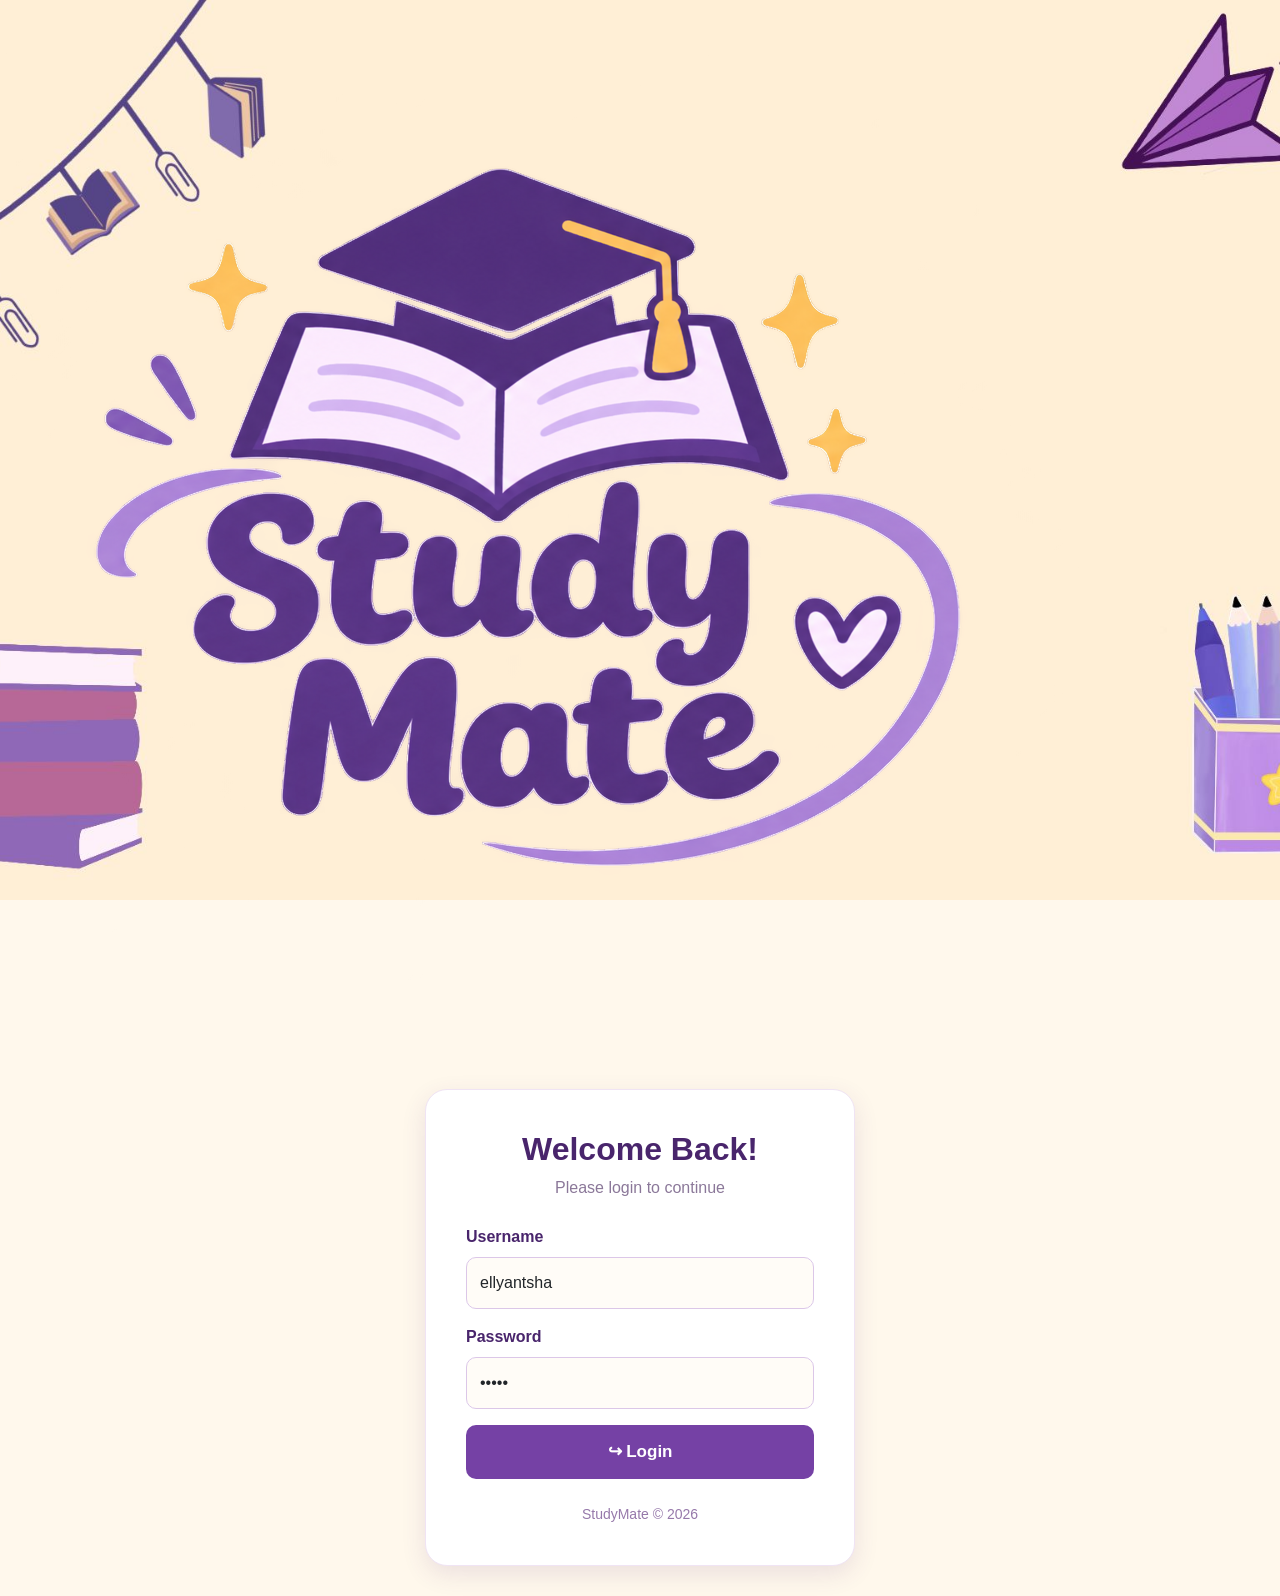
==== commit feb18c06: "Update index.html" ====
--- a/index.html
+++ b/index.html
@@ -1,4 +1,3 @@
-
 <!DOCTYPE html>
 <html lang="en">
 
@@ -15,7 +14,7 @@
     <link rel="stylesheet" href="style.css">
 </head>
 
- <body class="login-page"></body>
+<body class="login-page">
 
     <div class="login-container">
 
@@ -24,23 +23,11 @@
 
             <div class="brand-row">
 
-                <!-- Graduation Cap Logo -->
+                <!-- StudyMate Logo -->
                 <div class="logo">
-                    <svg viewBox="0 0 100 100" width="90" height="90">
-
-                        <path d="M5 35 L50 12 L95 35 L50 58 Z"
-                              fill="#7541A5"/>
-
-                        <path d="M23 46 L23 67 Q50 88 77 67 L77 46 L50 60 Z"
-                              fill="#A879CC"/>
-
-                        <path d="M88 39 L88 70"
-                              stroke="#7541A5" stroke-width="4"/>
-
-                        <circle cx="88" cy="74" r="5"
-                                fill="#7541A5"/>
-
-                    </svg>
+                    <img src="Study Mate Lavender Logo.png"
+                         alt="StudyMate Logo"
+                         class="logo-image">
                 </div>
 
                 <!-- Website Name -->
@@ -78,11 +65,11 @@
                     </label>
 
                     <input type="text"
-                        id="username"
-                        class="form-control"
-                        placeholder="Enter your username"
-                        value="ellyantsha"
-                        required>
+                           id="username"
+                           class="form-control"
+                           placeholder="Enter your username"
+                           value="ellyantsha"
+                           required>
 
                 </div>
 
@@ -95,11 +82,11 @@
                     </label>
 
                     <input type="password"
-                        id="password"
-                        class="form-control"
-                        placeholder="Enter your password"
-                        value="12345"
-                        required>
+                           id="password"
+                           class="form-control"
+                           placeholder="Enter your password"
+                           value="12345"
+                           required>
 
                 </div>
 
@@ -160,4 +147,4 @@
     </script>
 
 </body>
-</html>
+</html>
